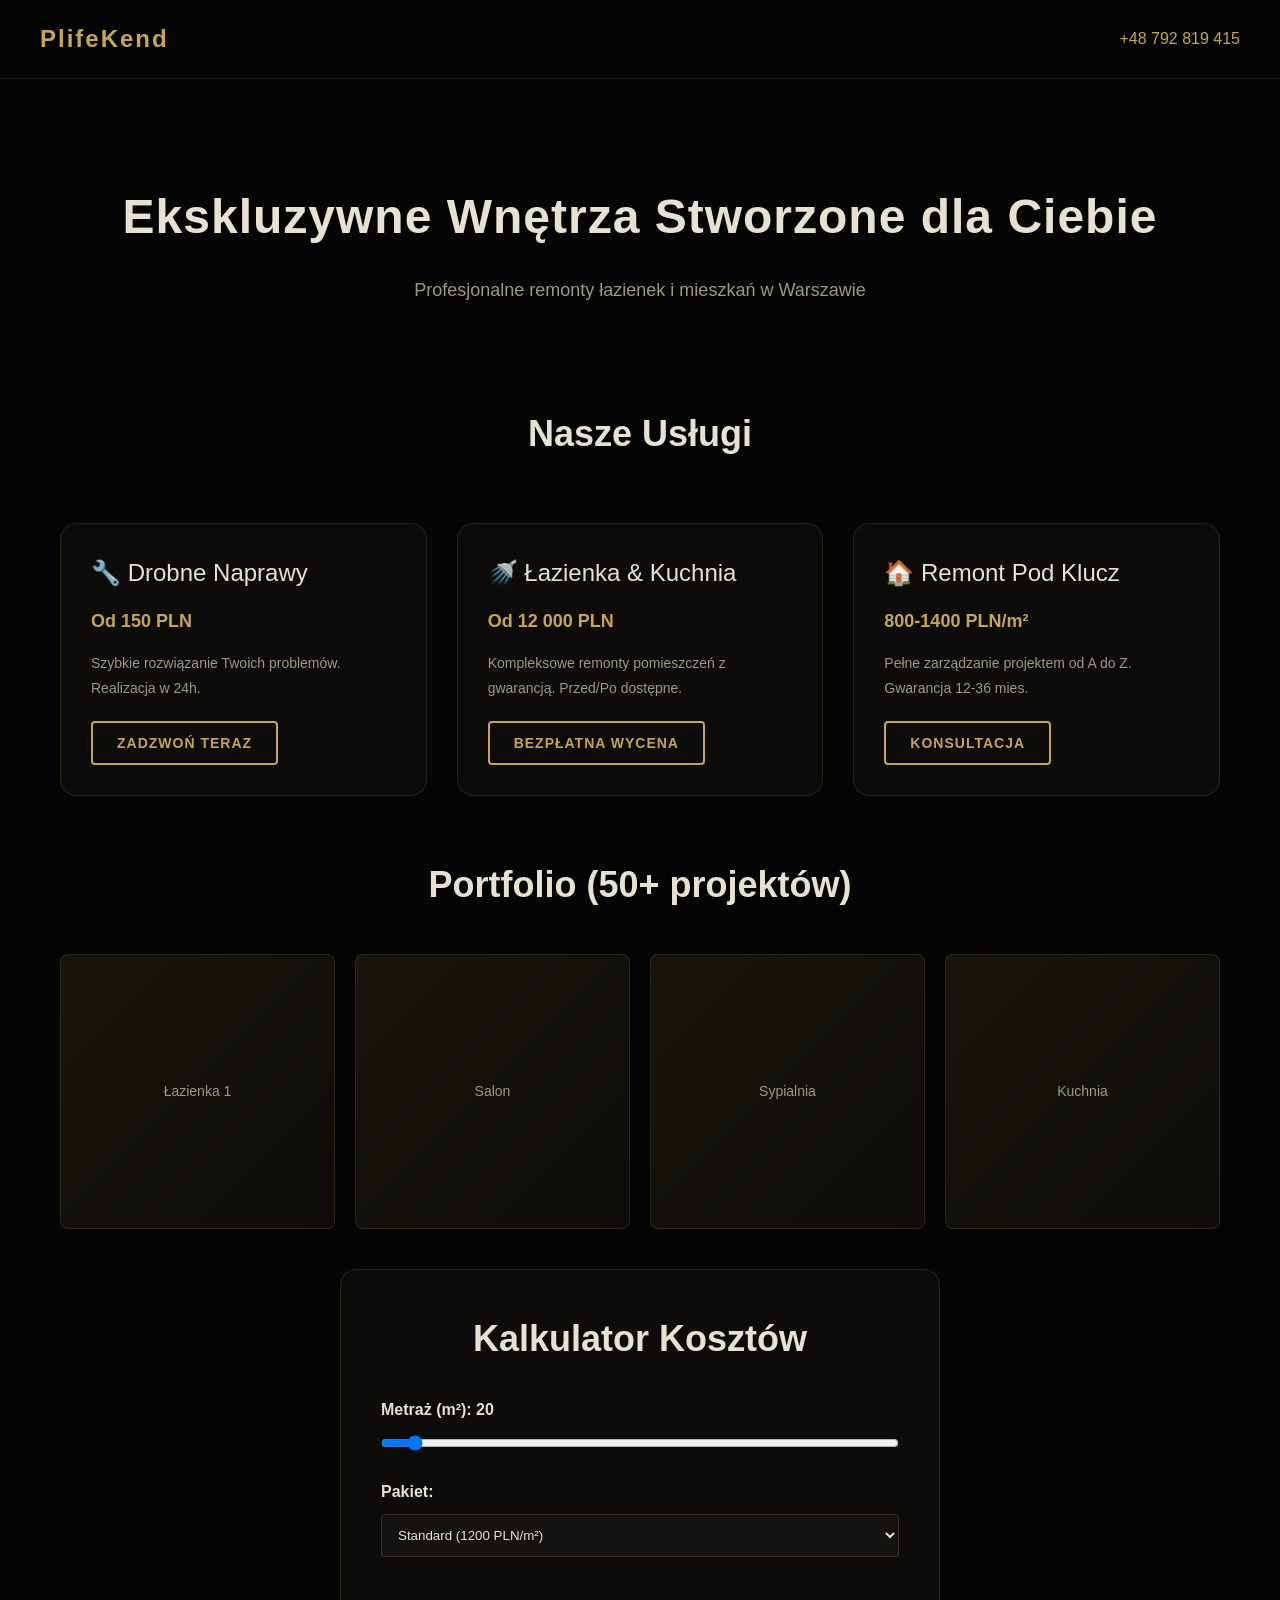
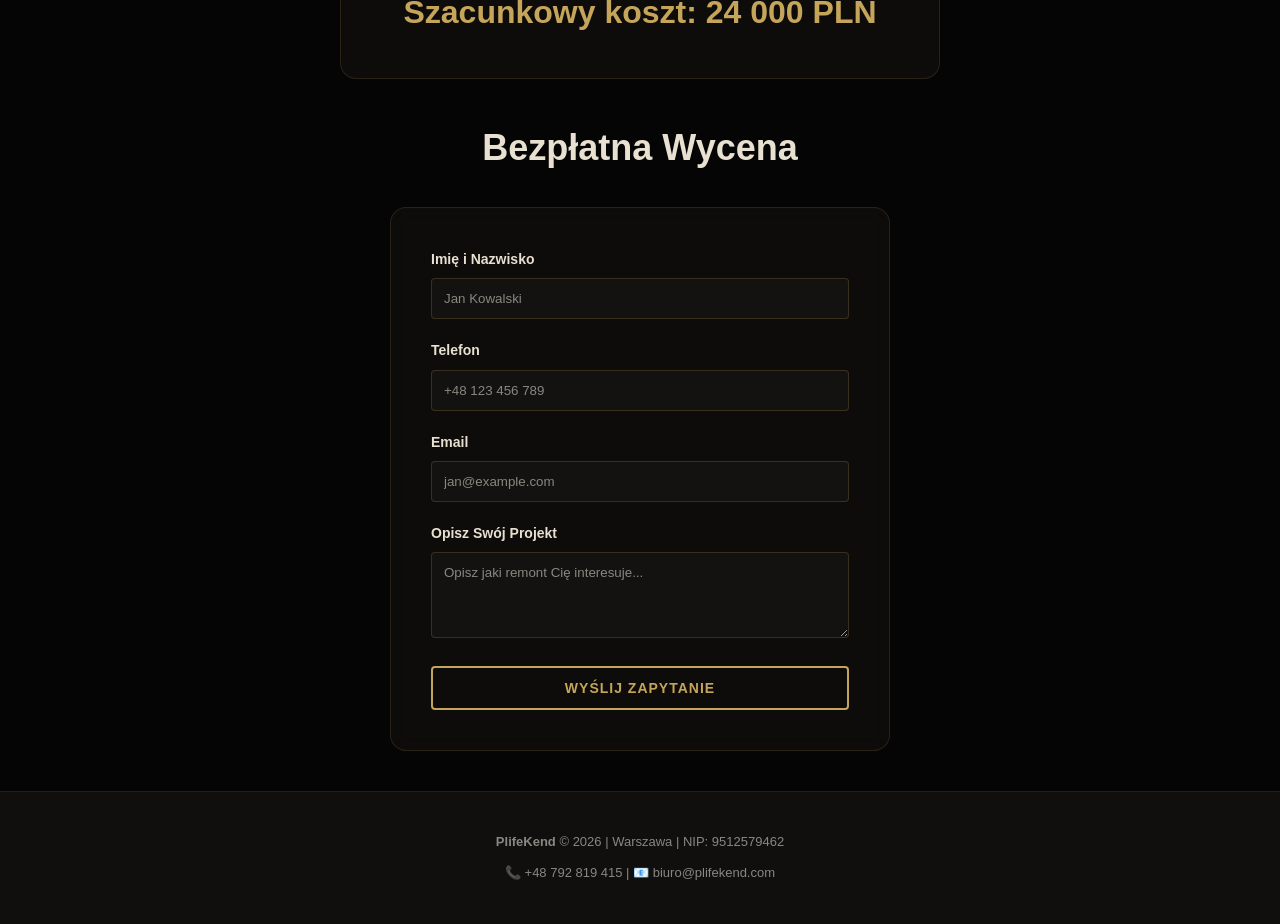
==== index.html @ 07e8b738 "Add files via upload" ====
<!DOCTYPE html>
<html lang="pl">
<head>
    <meta charset="UTF-8">
    <meta name="viewport" content="width=device-width, initial-scale=1.0">
    <title>PlifeKend - Profesjonalne Remonty Łazienek i Mieszkań w Warszawie</title>
    <style>
        * { margin: 0; padding: 0; box-sizing: border-box; }
        body { font-family: -apple-system, BlinkMacSystemFont, 'Segoe UI', Roboto, sans-serif; background: #050505; color: #a09880; line-height: 1.6; }
        header { background: rgba(5,5,5,0.9); backdrop-filter: blur(10px); padding: 20px 40px; border-bottom: 1px solid rgba(197,165,90,0.1); position: sticky; top: 0; z-index: 100; display: flex; justify-content: space-between; align-items: center; }
        .logo { font-size: 24px; font-weight: bold; color: #c5a55a; letter-spacing: 2px; }
        .phone { color: #c5a55a; text-decoration: none; font-weight: 500; cursor: pointer; }
        .container { max-width: 1200px; margin: 0 auto; padding: 40px 20px; }
        .hero { text-align: center; padding: 60px 20px; }
        .hero h1 { font-size: 48px; color: #e8e0d0; margin-bottom: 20px; letter-spacing: 1px; }
        .hero-subtitle { color: #a09880; font-size: 18px; margin-bottom: 40px; }
        .cards { display: grid; grid-template-columns: repeat(auto-fit, minmax(280px, 1fr)); gap: 30px; margin: 60px 0; }
        .card { background: rgba(20,18,15,0.6); border: 1px solid rgba(197,165,90,0.15); border-radius: 16px; padding: 30px; backdrop-filter: blur(10px); transition: all 0.3s; }
        .card:hover { background: rgba(20,18,15,0.8); border-color: rgba(197,165,90,0.3); }
        .card-title { font-size: 24px; color: #e8e0d0; margin-bottom: 15px; }
        .card-price { color: #c5a55a; font-size: 18px; font-weight: bold; margin: 15px 0; }
        .card-desc { color: #a09880; font-size: 14px; line-height: 1.8; margin-bottom: 20px; }
        .btn { background: transparent; border: 2px solid #c5a55a; color: #c5a55a; padding: 12px 24px; cursor: pointer; font-size: 14px; font-weight: bold; letter-spacing: 1px; border-radius: 4px; transition: all 0.3s; text-transform: uppercase; }
        .btn:hover { background: #c5a55a; color: #1a1814; }
        .section-title { font-size: 36px; color: #e8e0d0; margin-bottom: 30px; text-align: center; }
        .portfolio { display: grid; grid-template-columns: repeat(auto-fit, minmax(200px, 1fr)); gap: 20px; margin: 40px 0; }
        .portfolio-item { background: linear-gradient(135deg, rgba(197,165,90,0.1), rgba(197,165,90,0.05)); border: 1px solid rgba(197,165,90,0.15); border-radius: 8px; aspect-ratio: 1; display: flex; align-items: center; justify-content: center; color: #a09880; font-size: 14px; }
        .contact-form { background: rgba(20,18,15,0.6); border: 1px solid rgba(197,165,90,0.15); border-radius: 16px; padding: 40px; max-width: 500px; margin: 0 auto; backdrop-filter: blur(10px); }
        .form-group { margin-bottom: 20px; }
        .form-group label { display: block; color: #e8e0d0; margin-bottom: 8px; font-size: 14px; font-weight: bold; }
        .form-group input, .form-group textarea { width: 100%; background: rgba(160,152,128,0.05); border: 1px solid rgba(197,165,90,0.2); color: #e8e0d0; padding: 12px; border-radius: 4px; font-family: inherit; }
        .form-group input::placeholder, .form-group textarea::placeholder { color: #888780; }
        .form-group input:focus, .form-group textarea:focus { outline: none; border-color: #c5a55a; background: rgba(197,165,90,0.05); }
        .calc-section { background: rgba(20,18,15,0.6); border: 1px solid rgba(197,165,90,0.15); border-radius: 16px; padding: 40px; max-width: 600px; margin: 40px auto; }
        .calc-slider { margin: 20px 0; }
        .calc-slider label { display: block; color: #e8e0d0; margin-bottom: 10px; font-weight: bold; }
        .calc-slider input[type="range"] { width: 100%; }
        .calc-result { font-size: 32px; color: #c5a55a; font-weight: bold; text-align: center; margin-top: 30px; }
        footer { background: rgba(20,18,15,0.8); border-top: 1px solid rgba(197,165,90,0.1); padding: 40px; text-align: center; color: #888780; font-size: 13px; }
        @media (max-width: 768px) { 
            .hero h1 { font-size: 32px; }
            .cards { grid-template-columns: 1fr; }
            header { padding: 15px 20px; }
        }
    </style>
</head>
<body>
    <header>
        <div class="logo">PlifeKend</div>
        <a href="tel:+48792819415" class="phone">+48 792 819 415</a>
    </header>

    <div class="container">
        <section class="hero">
            <h1>Ekskluzywne Wnętrza Stworzone dla Ciebie</h1>
            <p class="hero-subtitle">Profesjonalne remonty łazienek i mieszkań w Warszawie</p>
        </section>

        <section>
            <h2 class="section-title">Nasze Usługi</h2>
            <div class="cards">
                <div class="card">
                    <div class="card-title">🔧 Drobne Naprawy</div>
                    <div class="card-price">Od 150 PLN</div>
                    <p class="card-desc">Szybkie rozwiązanie Twoich problemów. Realizacja w 24h.</p>
                    <button class="btn" onclick="alert('Kontakt: +48 792 819 415')">Zadzwoń Teraz</button>
                </div>
                <div class="card">
                    <div class="card-title">🚿 Łazienka & Kuchnia</div>
                    <div class="card-price">Od 12 000 PLN</div>
                    <p class="card-desc">Kompleksowe remonty pomieszczeń z gwarancją. Przed/Po dostępne.</p>
                    <button class="btn" onclick="document.querySelector('.contact-form').scrollIntoView({behavior: 'smooth'})">Bezpłatna Wycena</button>
                </div>
                <div class="card">
                    <div class="card-title">🏠 Remont Pod Klucz</div>
                    <div class="card-price">800-1400 PLN/m²</div>
                    <p class="card-desc">Pełne zarządzanie projektem od A do Z. Gwarancja 12-36 mies.</p>
                    <button class="btn" onclick="document.querySelector('.contact-form').scrollIntoView({behavior: 'smooth'})">Konsultacja</button>
                </div>
            </div>
        </section>

        <section>
            <h2 class="section-title">Portfolio (50+ projektów)</h2>
            <div class="portfolio">
                <div class="portfolio-item">Łazienka 1</div>
                <div class="portfolio-item">Salon</div>
                <div class="portfolio-item">Sypialnia</div>
                <div class="portfolio-item">Kuchnia</div>
            </div>
        </section>

        <section class="calc-section">
            <h2 class="section-title">Kalkulator Kosztów</h2>
            <div class="calc-slider">
                <label>Metraż (m²): <strong id="sqmValue">20</strong></label>
                <input type="range" min="10" max="200" value="20" id="sqmRange" oninput="updateCalc()">
            </div>
            <div class="calc-slider">
                <label>Pakiet:</label>
                <select id="packageSelect" onchange="updateCalc()" style="width: 100%; padding: 12px; background: rgba(160,152,128,0.05); border: 1px solid rgba(197,165,90,0.2); color: #e8e0d0; border-radius: 4px;">
                    <option value="800">Ekonom (800 PLN/m²)</option>
                    <option value="1200" selected>Standard (1200 PLN/m²)</option>
                    <option value="2000">Premium (2000 PLN/m²)</option>
                </select>
            </div>
            <div class="calc-result">Szacunkowy koszt: <span id="resultValue">24 000 PLN</span></div>
        </section>

        <section>
            <h2 class="section-title">Bezpłatna Wycena</h2>
            <div class="contact-form">
                <form onsubmit="handleSubmit(event)">
                    <div class="form-group">
                        <label>Imię i Nazwisko</label>
                        <input type="text" placeholder="Jan Kowalski" required>
                    </div>
                    <div class="form-group">
                        <label>Telefon</label>
                        <input type="tel" placeholder="+48 123 456 789" required>
                    </div>
                    <div class="form-group">
                        <label>Email</label>
                        <input type="email" placeholder="jan@example.com" required>
                    </div>
                    <div class="form-group">
                        <label>Opisz Swój Projekt</label>
                        <textarea placeholder="Opisz jaki remont Cię interesuje..." rows="4" required></textarea>
                    </div>
                    <button type="submit" class="btn" style="width: 100%;">Wyślij Zapytanie</button>
                </form>
            </div>
        </section>
    </div>

    <footer>
        <p><strong>PlifeKend</strong> © 2026 | Warszawa | NIP: 9512579462</p>
        <p style="margin-top: 10px;">📞 +48 792 819 415 | 📧 biuro@plifekend.com</p>
    </footer>

    <script>
        function updateCalc() {
            const sqm = parseInt(document.getElementById('sqmRange').value);
            const rate = parseInt(document.getElementById('packageSelect').value);
            const cost = sqm * rate;
            document.getElementById('sqmValue').textContent = sqm;
            document.getElementById('resultValue').textContent = cost.toLocaleString('pl-PL') + ' PLN';
        }
        function handleSubmit(e) {
            e.preventDefault();
            alert('Dziękujemy! Zostałeś kontaktowany wkrótce na podany numer telefonu.');
            e.target.reset();
        }
    </script>
</body>
</html>
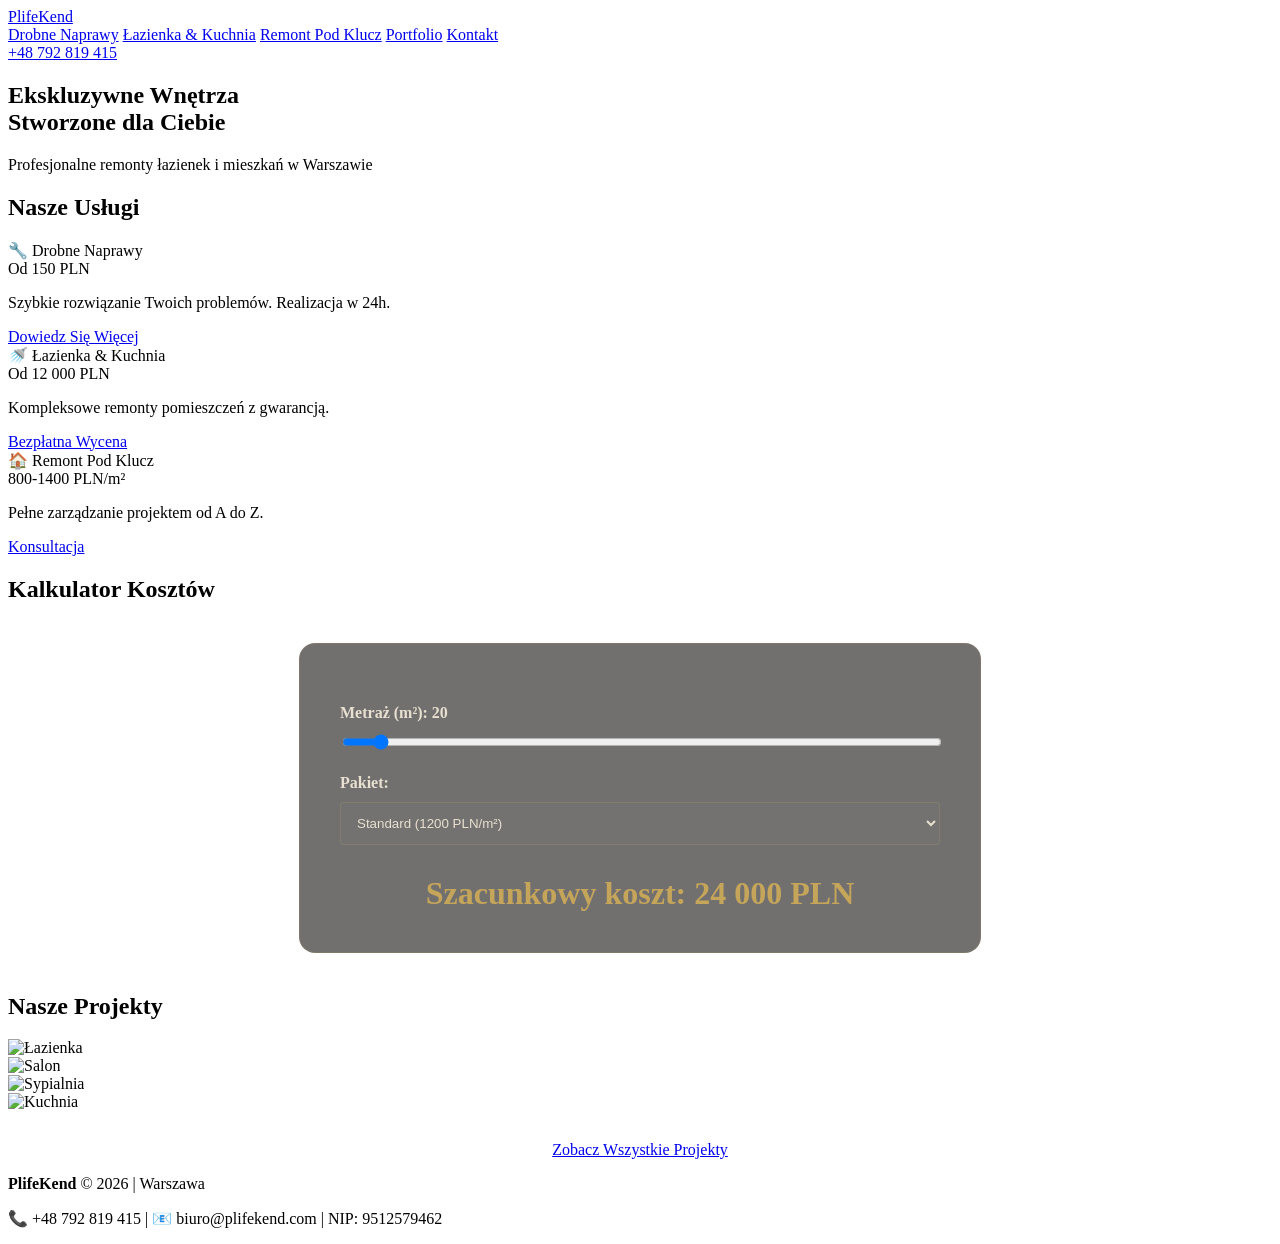
==== commit 86138bac: "Add files via upload" ====
--- a/index.html
+++ b/index.html
@@ -1,156 +1,98 @@
 <!DOCTYPE html>
 <html lang="pl">
 <head>
-    <meta charset="UTF-8">
-    <meta name="viewport" content="width=device-width, initial-scale=1.0">
-    <title>PlifeKend - Profesjonalne Remonty Łazienek i Mieszkań w Warszawie</title>
-    <style>
-        * { margin: 0; padding: 0; box-sizing: border-box; }
-        body { font-family: -apple-system, BlinkMacSystemFont, 'Segoe UI', Roboto, sans-serif; background: #050505; color: #a09880; line-height: 1.6; }
-        header { background: rgba(5,5,5,0.9); backdrop-filter: blur(10px); padding: 20px 40px; border-bottom: 1px solid rgba(197,165,90,0.1); position: sticky; top: 0; z-index: 100; display: flex; justify-content: space-between; align-items: center; }
-        .logo { font-size: 24px; font-weight: bold; color: #c5a55a; letter-spacing: 2px; }
-        .phone { color: #c5a55a; text-decoration: none; font-weight: 500; cursor: pointer; }
-        .container { max-width: 1200px; margin: 0 auto; padding: 40px 20px; }
-        .hero { text-align: center; padding: 60px 20px; }
-        .hero h1 { font-size: 48px; color: #e8e0d0; margin-bottom: 20px; letter-spacing: 1px; }
-        .hero-subtitle { color: #a09880; font-size: 18px; margin-bottom: 40px; }
-        .cards { display: grid; grid-template-columns: repeat(auto-fit, minmax(280px, 1fr)); gap: 30px; margin: 60px 0; }
-        .card { background: rgba(20,18,15,0.6); border: 1px solid rgba(197,165,90,0.15); border-radius: 16px; padding: 30px; backdrop-filter: blur(10px); transition: all 0.3s; }
-        .card:hover { background: rgba(20,18,15,0.8); border-color: rgba(197,165,90,0.3); }
-        .card-title { font-size: 24px; color: #e8e0d0; margin-bottom: 15px; }
-        .card-price { color: #c5a55a; font-size: 18px; font-weight: bold; margin: 15px 0; }
-        .card-desc { color: #a09880; font-size: 14px; line-height: 1.8; margin-bottom: 20px; }
-        .btn { background: transparent; border: 2px solid #c5a55a; color: #c5a55a; padding: 12px 24px; cursor: pointer; font-size: 14px; font-weight: bold; letter-spacing: 1px; border-radius: 4px; transition: all 0.3s; text-transform: uppercase; }
-        .btn:hover { background: #c5a55a; color: #1a1814; }
-        .section-title { font-size: 36px; color: #e8e0d0; margin-bottom: 30px; text-align: center; }
-        .portfolio { display: grid; grid-template-columns: repeat(auto-fit, minmax(200px, 1fr)); gap: 20px; margin: 40px 0; }
-        .portfolio-item { background: linear-gradient(135deg, rgba(197,165,90,0.1), rgba(197,165,90,0.05)); border: 1px solid rgba(197,165,90,0.15); border-radius: 8px; aspect-ratio: 1; display: flex; align-items: center; justify-content: center; color: #a09880; font-size: 14px; }
-        .contact-form { background: rgba(20,18,15,0.6); border: 1px solid rgba(197,165,90,0.15); border-radius: 16px; padding: 40px; max-width: 500px; margin: 0 auto; backdrop-filter: blur(10px); }
-        .form-group { margin-bottom: 20px; }
-        .form-group label { display: block; color: #e8e0d0; margin-bottom: 8px; font-size: 14px; font-weight: bold; }
-        .form-group input, .form-group textarea { width: 100%; background: rgba(160,152,128,0.05); border: 1px solid rgba(197,165,90,0.2); color: #e8e0d0; padding: 12px; border-radius: 4px; font-family: inherit; }
-        .form-group input::placeholder, .form-group textarea::placeholder { color: #888780; }
-        .form-group input:focus, .form-group textarea:focus { outline: none; border-color: #c5a55a; background: rgba(197,165,90,0.05); }
-        .calc-section { background: rgba(20,18,15,0.6); border: 1px solid rgba(197,165,90,0.15); border-radius: 16px; padding: 40px; max-width: 600px; margin: 40px auto; }
-        .calc-slider { margin: 20px 0; }
-        .calc-slider label { display: block; color: #e8e0d0; margin-bottom: 10px; font-weight: bold; }
-        .calc-slider input[type="range"] { width: 100%; }
-        .calc-result { font-size: 32px; color: #c5a55a; font-weight: bold; text-align: center; margin-top: 30px; }
-        footer { background: rgba(20,18,15,0.8); border-top: 1px solid rgba(197,165,90,0.1); padding: 40px; text-align: center; color: #888780; font-size: 13px; }
-        @media (max-width: 768px) { 
-            .hero h1 { font-size: 32px; }
-            .cards { grid-template-columns: 1fr; }
-            header { padding: 15px 20px; }
-        }
-    </style>
+  <meta charset="UTF-8">
+  <meta name="viewport" content="width=device-width, initial-scale=1.0">
+  <title>PlifeKend - Profesjonalne Remonty Warszawy</title>
+  <link rel="stylesheet" href="css/style.css">
 </head>
 <body>
-    <header>
-        <div class="logo">PlifeKend</div>
-        <a href="tel:+48792819415" class="phone">+48 792 819 415</a>
-    </header>
+  <header>
+    <a href="index.html" class="logo">PlifeKend</a>
+    <nav>
+      <a href="drobne-naprawy.html">Drobne Naprawy</a>
+      <a href="lazienka-kuchnia.html">Łazienka & Kuchnia</a>
+      <a href="remont-pod-klucz.html">Remont Pod Klucz</a>
+      <a href="portfolio.html">Portfolio</a>
+      <a href="kontakt.html">Kontakt</a>
+    </nav>
+    <a href="tel:+48792819415" class="phone-header">+48 792 819 415</a>
+  </header>
 
-    <div class="container">
-        <section class="hero">
-            <h1>Ekskluzywne Wnętrza Stworzone dla Ciebie</h1>
-            <p class="hero-subtitle">Profesjonalne remonty łazienek i mieszkań w Warszawie</p>
-        </section>
+  <section class="hero">
+    <h1>Ekskluzywne Wnętrza<br>Stworzone dla Ciebie</h1>
+    <p class="hero-subtitle">Profesjonalne remonty łazienek i mieszkań w Warszawie</p>
+  </section>
 
-        <section>
-            <h2 class="section-title">Nasze Usługi</h2>
-            <div class="cards">
-                <div class="card">
-                    <div class="card-title">🔧 Drobne Naprawy</div>
-                    <div class="card-price">Od 150 PLN</div>
-                    <p class="card-desc">Szybkie rozwiązanie Twoich problemów. Realizacja w 24h.</p>
-                    <button class="btn" onclick="alert('Kontakt: +48 792 819 415')">Zadzwoń Teraz</button>
-                </div>
-                <div class="card">
-                    <div class="card-title">🚿 Łazienka & Kuchnia</div>
-                    <div class="card-price">Od 12 000 PLN</div>
-                    <p class="card-desc">Kompleksowe remonty pomieszczeń z gwarancją. Przed/Po dostępne.</p>
-                    <button class="btn" onclick="document.querySelector('.contact-form').scrollIntoView({behavior: 'smooth'})">Bezpłatna Wycena</button>
-                </div>
-                <div class="card">
-                    <div class="card-title">🏠 Remont Pod Klucz</div>
-                    <div class="card-price">800-1400 PLN/m²</div>
-                    <p class="card-desc">Pełne zarządzanie projektem od A do Z. Gwarancja 12-36 mies.</p>
-                    <button class="btn" onclick="document.querySelector('.contact-form').scrollIntoView({behavior: 'smooth'})">Konsultacja</button>
-                </div>
-            </div>
-        </section>
+  <div class="container">
+    <h2 class="section-title">Nasze Usługi</h2>
+    <div class="cards-grid">
+      <div class="card">
+        <div class="card-title">🔧 Drobne Naprawy</div>
+        <div class="card-price">Od 150 PLN</div>
+        <p class="card-desc">Szybkie rozwiązanie Twoich problemów. Realizacja w 24h.</p>
+        <a href="drobne-naprawy.html" class="btn">Dowiedz Się Więcej</a>
+      </div>
 
-        <section>
-            <h2 class="section-title">Portfolio (50+ projektów)</h2>
-            <div class="portfolio">
-                <div class="portfolio-item">Łazienka 1</div>
-                <div class="portfolio-item">Salon</div>
-                <div class="portfolio-item">Sypialnia</div>
-                <div class="portfolio-item">Kuchnia</div>
-            </div>
-        </section>
+      <div class="card">
+        <div class="card-title">🚿 Łazienka & Kuchnia</div>
+        <div class="card-price">Od 12 000 PLN</div>
+        <p class="card-desc">Kompleksowe remonty pomieszczeń z gwarancją.</p>
+        <a href="lazienka-kuchnia.html" class="btn">Bezpłatna Wycena</a>
+      </div>
 
-        <section class="calc-section">
-            <h2 class="section-title">Kalkulator Kosztów</h2>
-            <div class="calc-slider">
-                <label>Metraż (m²): <strong id="sqmValue">20</strong></label>
-                <input type="range" min="10" max="200" value="20" id="sqmRange" oninput="updateCalc()">
-            </div>
-            <div class="calc-slider">
-                <label>Pakiet:</label>
-                <select id="packageSelect" onchange="updateCalc()" style="width: 100%; padding: 12px; background: rgba(160,152,128,0.05); border: 1px solid rgba(197,165,90,0.2); color: #e8e0d0; border-radius: 4px;">
-                    <option value="800">Ekonom (800 PLN/m²)</option>
-                    <option value="1200" selected>Standard (1200 PLN/m²)</option>
-                    <option value="2000">Premium (2000 PLN/m²)</option>
-                </select>
-            </div>
-            <div class="calc-result">Szacunkowy koszt: <span id="resultValue">24 000 PLN</span></div>
-        </section>
-
-        <section>
-            <h2 class="section-title">Bezpłatna Wycena</h2>
-            <div class="contact-form">
-                <form onsubmit="handleSubmit(event)">
-                    <div class="form-group">
-                        <label>Imię i Nazwisko</label>
-                        <input type="text" placeholder="Jan Kowalski" required>
-                    </div>
-                    <div class="form-group">
-                        <label>Telefon</label>
-                        <input type="tel" placeholder="+48 123 456 789" required>
-                    </div>
-                    <div class="form-group">
-                        <label>Email</label>
-                        <input type="email" placeholder="jan@example.com" required>
-                    </div>
-                    <div class="form-group">
-                        <label>Opisz Swój Projekt</label>
-                        <textarea placeholder="Opisz jaki remont Cię interesuje..." rows="4" required></textarea>
-                    </div>
-                    <button type="submit" class="btn" style="width: 100%;">Wyślij Zapytanie</button>
-                </form>
-            </div>
-        </section>
+      <div class="card">
+        <div class="card-title">🏠 Remont Pod Klucz</div>
+        <div class="card-price">800-1400 PLN/m²</div>
+        <p class="card-desc">Pełne zarządzanie projektem od A do Z.</p>
+        <a href="remont-pod-klucz.html" class="btn">Konsultacja</a>
+      </div>
     </div>
 
-    <footer>
-        <p><strong>PlifeKend</strong> © 2026 | Warszawa | NIP: 9512579462</p>
-        <p style="margin-top: 10px;">📞 +48 792 819 415 | 📧 biuro@plifekend.com</p>
-    </footer>
+    <h2 class="section-title">Kalkulator Kosztów</h2>
+    <div style="background: rgba(20,18,15,0.6); border: 1px solid rgba(197,165,90,0.15); border-radius: 16px; padding: 40px; max-width: 600px; margin: 40px auto;">
+      <div style="margin: 20px 0;">
+        <label style="color: #e8e0d0; display: block; margin-bottom: 10px; font-weight: bold;">Metraż (m²): <strong id="sqmValue">20</strong></label>
+        <input type="range" id="sqmRange" min="10" max="200" value="20" onchange="updateCalc()" style="width: 100%; cursor: pointer;">
+      </div>
+      <div style="margin: 20px 0;">
+        <label style="color: #e8e0d0; display: block; margin-bottom: 10px; font-weight: bold;">Pakiet:</label>
+        <select id="packageSelect" onchange="updateCalc()" style="width: 100%; padding: 12px; background: rgba(160,152,128,0.05); border: 1px solid rgba(197,165,90,0.2); color: #e8e0d0; border-radius: 4px;">
+          <option value="800">Ekonom (800 PLN/m²)</option>
+          <option value="1200" selected>Standard (1200 PLN/m²)</option>
+          <option value="2000">Premium (2000 PLN/m²)</option>
+        </select>
+      </div>
+      <div style="font-size: 32px; color: #c5a55a; font-weight: bold; text-align: center; margin-top: 30px;">
+        Szacunkowy koszt: <span id="resultValue">24 000 PLN</span>
+      </div>
+    </div>
 
-    <script>
-        function updateCalc() {
-            const sqm = parseInt(document.getElementById('sqmRange').value);
-            const rate = parseInt(document.getElementById('packageSelect').value);
-            const cost = sqm * rate;
-            document.getElementById('sqmValue').textContent = sqm;
-            document.getElementById('resultValue').textContent = cost.toLocaleString('pl-PL') + ' PLN';
-        }
-        function handleSubmit(e) {
-            e.preventDefault();
-            alert('Dziękujemy! Zostałeś kontaktowany wkrótce na podany numer telefonu.');
-            e.target.reset();
-        }
-    </script>
+    <h2 class="section-title">Nasze Projekty</h2>
+    <div class="portfolio-grid">
+      <div class="portfolio-item">
+        <img src="https://picsum.photos/300/300?random=1" alt="Łazienka">
+      </div>
+      <div class="portfolio-item">
+        <img src="https://picsum.photos/300/300?random=2" alt="Salon">
+      </div>
+      <div class="portfolio-item">
+        <img src="https://picsum.photos/300/300?random=3" alt="Sypialnia">
+      </div>
+      <div class="portfolio-item">
+        <img src="https://picsum.photos/300/300?random=4" alt="Kuchnia">
+      </div>
+    </div>
+    <div style="text-align: center; margin-top: 30px;">
+      <a href="portfolio.html" class="btn">Zobacz Wszystkie Projekty</a>
+    </div>
+  </div>
+
+  <footer>
+    <p><strong>PlifeKend</strong> © 2026 | Warszawa</p>
+    <p>📞 +48 792 819 415 | 📧 biuro@plifekend.com | NIP: 9512579462</p>
+  </footer>
+
+  <script src="js/main.js"></script>
 </body>
 </html>
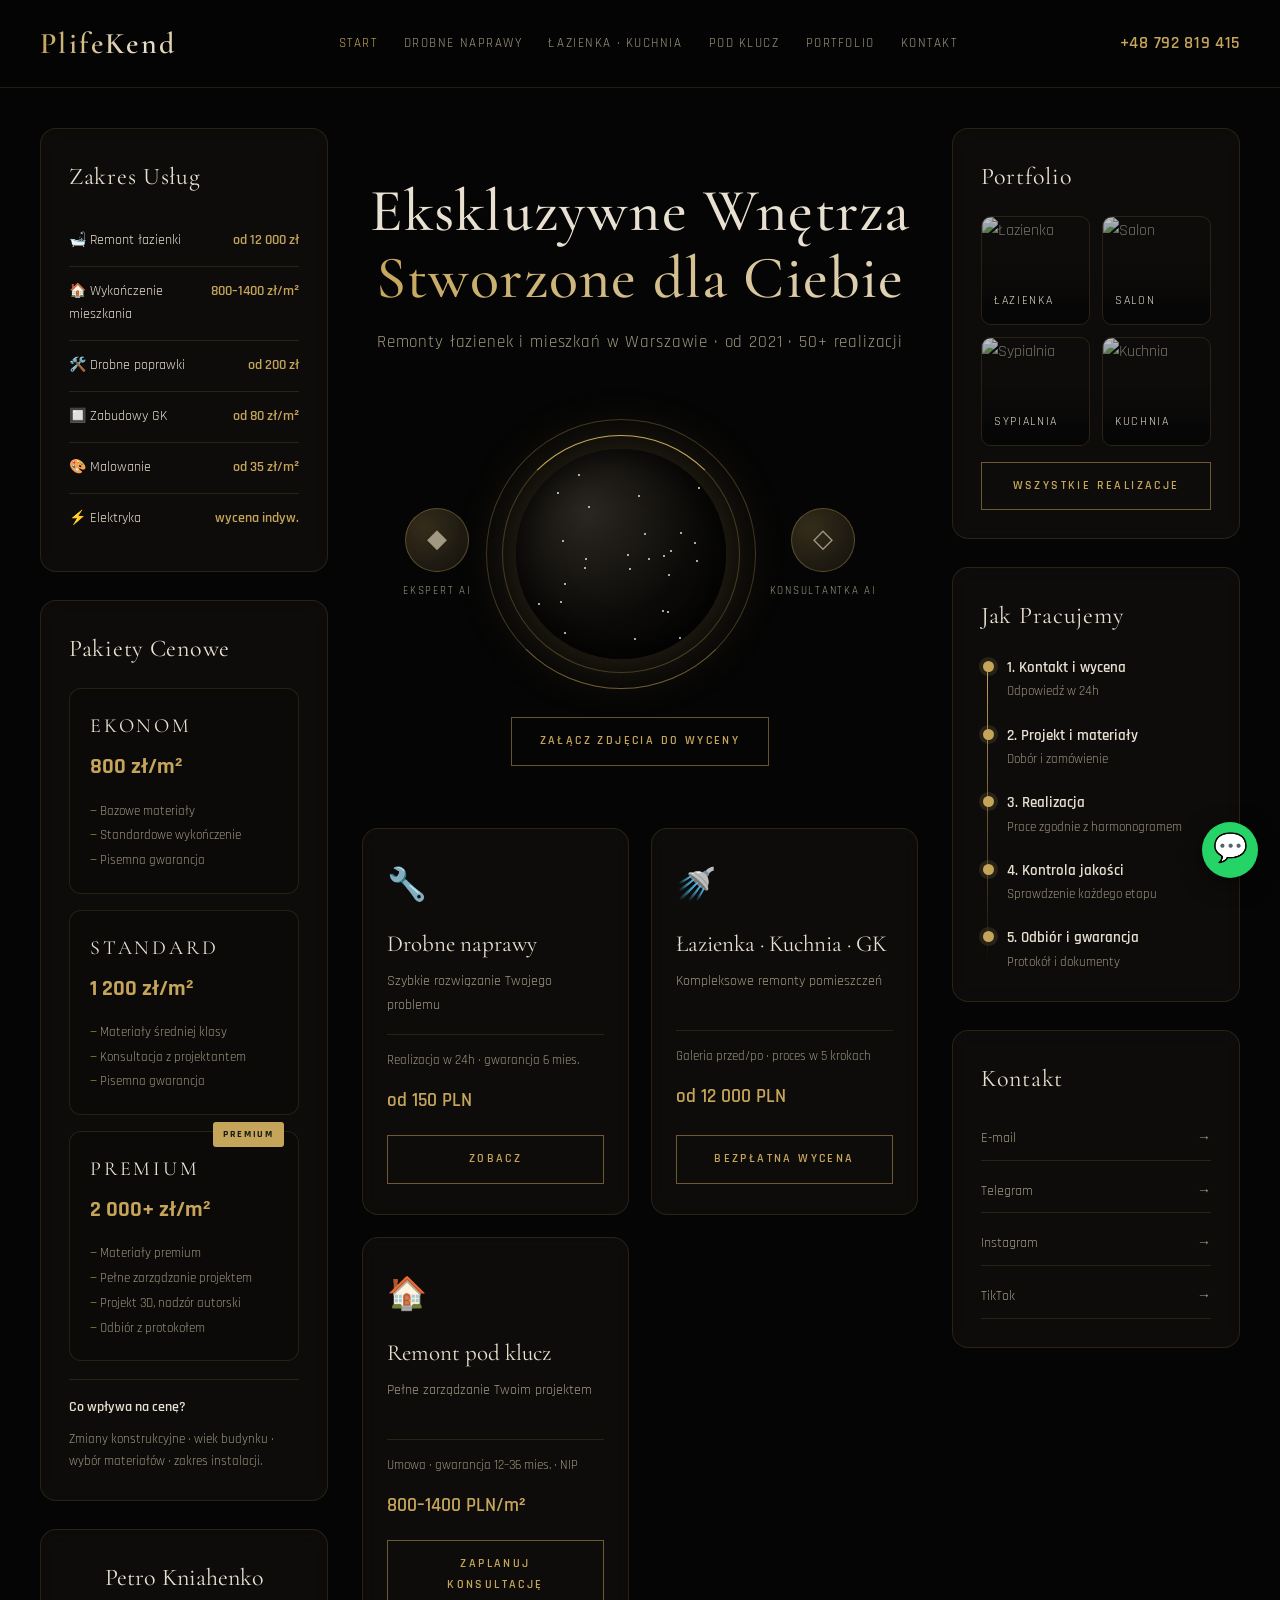
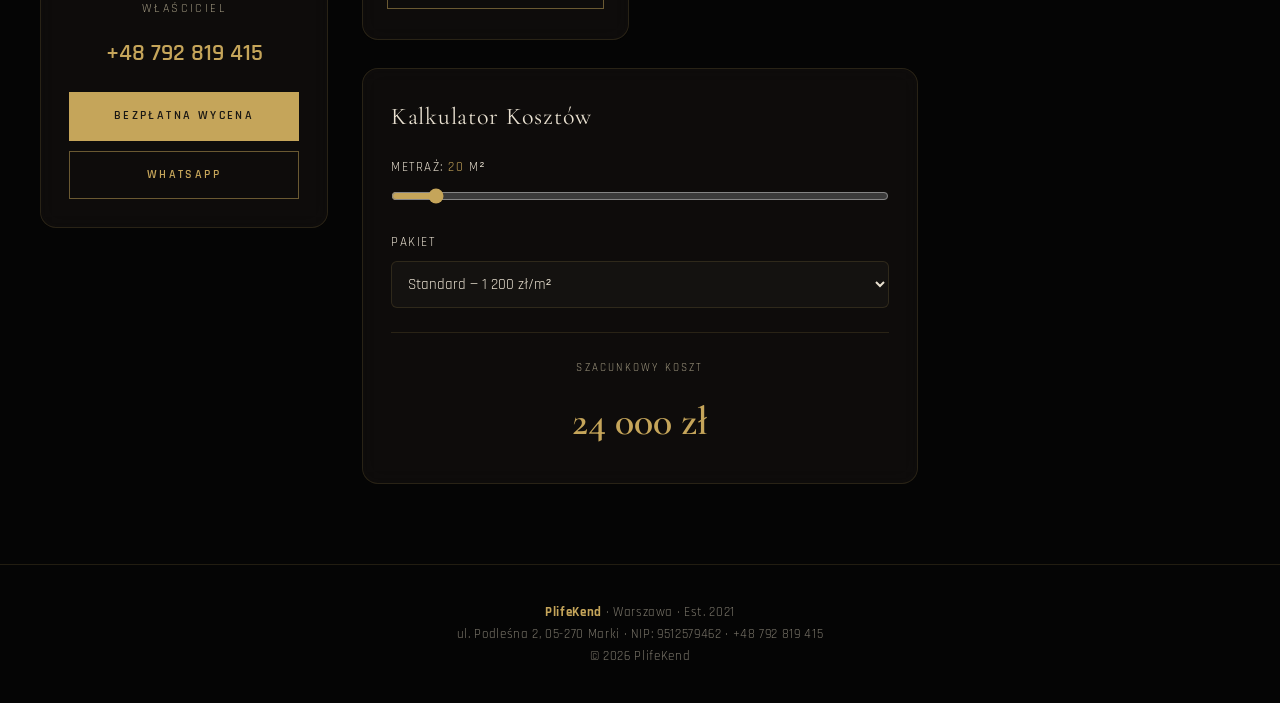
==== commit 80e80071: "Add files via upload" ====
--- a/index.html
+++ b/index.html
@@ -1,98 +1,372 @@
 <!DOCTYPE html>
 <html lang="pl">
 <head>
-  <meta charset="UTF-8">
-  <meta name="viewport" content="width=device-width, initial-scale=1.0">
-  <title>PlifeKend - Profesjonalne Remonty Warszawy</title>
-  <link rel="stylesheet" href="css/style.css">
+<meta charset="UTF-8">
+<meta name="viewport" content="width=device-width, initial-scale=1.0">
+<title>PlifeKend — Remonty Łazienek i Mieszkań Warszawa | Od 2021</title>
+<meta name="description" content="Profesjonalne remonty łazienek i wykończenia mieszkań w Warszawie. 50+ zrealizowanych projektów. Bezpłatna wycena. Gwarancja do 36 miesięcy.">
+<meta property="og:title" content="PlifeKend — Remonty Łazienek i Mieszkań Warszawa">
+<meta property="og:description" content="Profesjonalne remonty łazienek i wykończenia mieszkań w Warszawie. 50+ zrealizowanych projektów.">
+<meta property="og:url" content="https://plifekend.com">
+<meta property="og:type" content="website">
+<link rel="preconnect" href="https://fonts.googleapis.com">
+<link rel="preconnect" href="https://fonts.gstatic.com" crossorigin>
+<link href="https://fonts.googleapis.com/css2?family=Cormorant+Garamond:wght@300;400;500;600;700&family=Rajdhani:wght@300;400;500;600;700&display=swap" rel="stylesheet">
+<script type="application/ld+json">
+{
+  "@context": "https://schema.org",
+  "@type": "HomeAndConstructionBusiness",
+  "name": "PlifeKend",
+  "address": {
+    "@type": "PostalAddress",
+    "streetAddress": "ul. Podleśna 2",
+    "addressLocality": "Marki",
+    "postalCode": "05-270",
+    "addressCountry": "PL"
+  },
+  "telephone": "+48792819415",
+  "url": "https://plifekend.com",
+  "priceRange": "$$",
+  "foundingDate": "2021"
+}
+</script>
+<style>
+*{margin:0;padding:0;box-sizing:border-box}
+:root{
+--bg:#050505;--gold:#c5a55a;--warm:#a09880;--light:#e8e0d0;
+--card:rgba(20,18,15,.6);--bd:rgba(197,165,90,.15);--bd2:rgba(197,165,90,.35)
+}
+html{scroll-behavior:smooth}
+body{background:var(--bg);color:var(--warm);font-family:'Rajdhani',sans-serif;font-size:16px;line-height:1.7;overflow-x:hidden}
+h1,h2,h3,.serif{font-family:'Cormorant Garamond',serif;font-weight:500}
+a{text-decoration:none;color:inherit}
+::-webkit-scrollbar{width:4px}
+::-webkit-scrollbar-track{background:transparent}
+::-webkit-scrollbar-thumb{background:rgba(197,165,90,.2);border-radius:2px}
+
+@keyframes gradient-x{0%,100%{background-position:0% 50%}50%{background-position:100% 50%}}
+@keyframes float{0%,100%{transform:translateY(0)}50%{transform:translateY(-12px)}}
+@keyframes pulse-glow{0%,100%{opacity:.35}50%{opacity:.8}}
+@keyframes spin-slow{from{transform:rotate(0)}to{transform:rotate(360deg)}}
+
+/* HEADER */
+header{position:sticky;top:0;z-index:200;background:rgba(5,5,5,.88);backdrop-filter:blur(14px);border-bottom:1px solid var(--bd);padding:18px 40px;display:flex;align-items:center;justify-content:space-between;gap:20px}
+.logo{font-family:'Cormorant Garamond',serif;font-size:30px;font-weight:600;letter-spacing:.08em;background:linear-gradient(90deg,#c5a55a,#e8e0d0,#c5a55a,#8a7a4a,#c5a55a);background-size:300% 100%;-webkit-background-clip:text;background-clip:text;-webkit-text-fill-color:transparent;animation:gradient-x 6s ease infinite}
+.nav{display:flex;gap:26px;align-items:center}
+.nav a{font-size:13px;letter-spacing:.12em;text-transform:uppercase;color:var(--warm);transition:.3s;white-space:nowrap}
+.nav a:hover,.nav a.active{color:var(--gold)}
+.hd-right{display:flex;align-items:center;gap:16px}
+.hd-phone{color:var(--gold);font-weight:600;font-size:17px;letter-spacing:.04em}
+.burger{display:none;background:none;border:none;color:var(--gold);font-size:26px;cursor:pointer}
+
+/* BUTTONS */
+.btn{display:inline-block;padding:13px 28px;border:1px solid rgba(197,165,90,.5);color:var(--gold);background:transparent;text-transform:uppercase;letter-spacing:.2em;font-size:12px;font-weight:600;font-family:'Rajdhani',sans-serif;cursor:pointer;transition:.35s}
+.btn:hover{background:var(--gold);color:#1a1814;border-color:var(--gold)}
+.btn-fill{background:var(--gold);color:#1a1814;border-color:var(--gold)}
+.btn-fill:hover{background:transparent;color:var(--gold)}
+
+/* LAYOUT */
+.wrap{max-width:1500px;margin:0 auto;padding:40px 40px 80px;display:grid;grid-template-columns:24% 1fr 24%;gap:34px;align-items:start}
+.col{display:flex;flex-direction:column;gap:28px}
+
+/* PANEL */
+.panel{background:var(--card);border:1px solid var(--bd);border-radius:16px;backdrop-filter:blur(10px);padding:28px}
+.panel-t{font-family:'Cormorant Garamond',serif;font-size:24px;color:var(--light);margin-bottom:18px;letter-spacing:.03em}
+
+/* HERO */
+.hero{text-align:center;padding:50px 0 20px}
+.hero h1{font-size:60px;line-height:1.12;color:var(--light);letter-spacing:.02em}
+.hero h1 span{display:block;background:linear-gradient(90deg,#c5a55a,#e8e0d0,#c5a55a);background-size:250% 100%;-webkit-background-clip:text;background-clip:text;-webkit-text-fill-color:transparent;animation:gradient-x 7s ease infinite}
+.hero-sub{margin-top:16px;font-size:17px;letter-spacing:.05em}
+
+/* SPHERE */
+.sphere-row{display:flex;align-items:center;justify-content:center;gap:44px;margin:44px 0 30px}
+.avatar{text-align:center;animation:float 5s ease-in-out infinite}
+.avatar:nth-child(3){animation-delay:2.5s}
+.avatar-c{width:64px;height:64px;border-radius:50%;border:1px solid var(--bd2);background:radial-gradient(circle at 30% 30%,rgba(197,165,90,.25),rgba(20,18,15,.9));display:flex;align-items:center;justify-content:center;font-size:26px;margin:0 auto 10px}
+.avatar-l{font-size:11px;text-transform:uppercase;letter-spacing:.16em;color:var(--warm)}
+.sphere{position:relative;width:210px;height:210px;cursor:pointer}
+.sphere-core{position:absolute;inset:0;border-radius:50%;background:radial-gradient(circle at 34% 30%,#2a2620 0%,#0c0b09 55%,#000 100%);box-shadow:0 0 60px rgba(197,165,90,.25),inset 0 0 40px rgba(0,0,0,.9)}
+.ring{position:absolute;border:1px solid rgba(197,165,90,.3);border-radius:50%;animation:spin-slow 18s linear infinite}
+.ring.r1{inset:-14px;border-top-color:var(--gold)}
+.ring.r2{inset:-30px;animation-duration:28s;animation-direction:reverse;border-bottom-color:rgba(197,165,90,.55)}
+.star{position:absolute;width:2px;height:2px;background:#e8e0d0;border-radius:50%;animation:pulse-glow 3s ease-in-out infinite}
+.sphere-hover{position:absolute;inset:0;border-radius:50%;display:flex;align-items:center;justify-content:center;opacity:0;transition:.4s;background:rgba(5,5,5,.72);color:var(--gold);font-size:12px;text-transform:uppercase;letter-spacing:.16em;text-align:center;padding:20px}
+.sphere:hover .sphere-hover{opacity:1}
+
+/* SEGMENTS */
+.seg-grid{display:grid;grid-template-columns:repeat(auto-fit,minmax(230px,1fr));gap:22px;margin-top:20px}
+.seg{background:var(--card);border:1px solid var(--bd);border-radius:16px;padding:30px 24px;backdrop-filter:blur(10px);transition:.35s;display:flex;flex-direction:column}
+.seg:hover{border-color:var(--bd2);transform:translateY(-6px);box-shadow:0 14px 40px rgba(0,0,0,.5)}
+.seg-ic{font-size:32px;margin-bottom:12px}
+.seg-t{font-family:'Cormorant Garamond',serif;font-size:23px;color:var(--light);margin-bottom:6px}
+.seg-s{font-size:14px;margin-bottom:16px;min-height:44px}
+.seg-meta{font-size:13px;color:var(--warm);border-top:1px solid var(--bd);padding-top:14px;margin-bottom:14px}
+.seg-p{color:var(--gold);font-size:19px;font-weight:600;margin-bottom:18px}
+.seg .btn{margin-top:auto;text-align:center}
+
+/* SERVICE LIST */
+.srv{display:flex;justify-content:space-between;gap:12px;padding:13px 0;border-bottom:1px solid var(--bd);font-size:14px}
+.srv:last-child{border-bottom:none}
+.srv-n{color:var(--light)}
+.srv-p{color:var(--gold);white-space:nowrap;font-weight:600}
+
+/* PACKAGES */
+.pkg{position:relative;border:1px solid var(--bd);border-radius:12px;padding:20px;margin-bottom:16px;background:rgba(10,9,8,.5);transition:.3s}
+.pkg:hover{border-color:var(--bd2)}
+.pkg-n{font-family:'Cormorant Garamond',serif;font-size:20px;color:var(--light);letter-spacing:.14em;text-transform:uppercase}
+.pkg-pr{color:var(--gold);font-size:22px;font-weight:700;margin:6px 0 12px}
+.pkg ul{list-style:none;font-size:13px;line-height:1.9}
+.pkg li::before{content:"—  ";color:var(--gold)}
+.pkg-tag{position:absolute;top:-10px;right:14px;background:var(--gold);color:#1a1814;font-size:10px;font-weight:700;letter-spacing:.18em;padding:4px 10px;border-radius:3px;text-transform:uppercase}
+
+/* CALC */
+.calc label{display:block;color:var(--light);font-size:13px;text-transform:uppercase;letter-spacing:.12em;margin:18px 0 8px}
+.calc input[type=range]{width:100%;accent-color:var(--gold);cursor:pointer}
+.calc select{width:100%;padding:12px;background:rgba(160,152,128,.05);border:1px solid var(--bd);color:var(--light);border-radius:6px;font-family:'Rajdhani',sans-serif;font-size:15px}
+.calc-out{margin-top:24px;text-align:center;border-top:1px solid var(--bd);padding-top:20px}
+.calc-out small{font-size:11px;text-transform:uppercase;letter-spacing:.2em}
+.calc-out div{font-family:'Cormorant Garamond',serif;font-size:40px;color:var(--gold);font-weight:600;margin-top:6px}
+
+/* PORTFOLIO */
+.pf{display:grid;grid-template-columns:1fr 1fr;gap:12px}
+.pf-i{position:relative;aspect-ratio:1;border-radius:10px;overflow:hidden;border:1px solid var(--bd);cursor:pointer}
+.pf-i img{width:100%;height:100%;object-fit:cover;filter:grayscale(.4) brightness(.75);transition:.5s}
+.pf-i:hover img{filter:none;transform:scale(1.08)}
+.pf-o{position:absolute;inset:0;background:linear-gradient(transparent 45%,rgba(5,5,5,.9));display:flex;align-items:flex-end;padding:12px;font-size:12px;text-transform:uppercase;letter-spacing:.14em;color:var(--light)}
+
+/* TIMELINE */
+.tl{position:relative;padding-left:26px}
+.tl::before{content:"";position:absolute;left:6px;top:8px;bottom:8px;width:1px;background:linear-gradient(var(--gold),transparent)}
+.tl-i{position:relative;padding-bottom:20px}
+.tl-i::before{content:"";position:absolute;left:-24px;top:6px;width:11px;height:11px;border-radius:50%;background:var(--gold);box-shadow:0 0 0 4px rgba(197,165,90,.14)}
+.tl-t{color:var(--light);font-size:15px;font-weight:600}
+.tl-d{font-size:13px}
+
+/* SOCIAL / CARD */
+.vcard{text-align:center}
+.vcard-n{font-family:'Cormorant Garamond',serif;font-size:24px;color:var(--light)}
+.vcard-r{font-size:12px;text-transform:uppercase;letter-spacing:.2em;margin-bottom:14px}
+.vcard-p{display:block;font-size:24px;color:var(--gold);font-weight:600;margin-bottom:18px}
+.soc{display:flex;flex-direction:column;gap:10px;font-size:14px}
+.soc a{padding:9px 0;border-bottom:1px solid var(--bd);transition:.3s;display:flex;justify-content:space-between}
+.soc a:hover{color:var(--gold);padding-left:6px}
+
+/* WHATSAPP */
+.wa{position:fixed;right:22px;bottom:22px;z-index:300;width:56px;height:56px;border-radius:50%;background:#25D366;display:flex;align-items:center;justify-content:center;font-size:28px;box-shadow:0 6px 22px rgba(0,0,0,.5);transition:.3s}
+.wa:hover{transform:scale(1.1)}
+
+/* FOOTER */
+footer{border-top:1px solid var(--bd);padding:36px 40px;text-align:center;font-size:13px;color:#7d786c;letter-spacing:.05em}
+footer strong{color:var(--gold)}
+
+/* MOBILE */
+@media(max-width:1100px){
+.wrap{grid-template-columns:1fr;padding:24px 18px 90px}
+.nav{display:none;position:absolute;top:100%;left:0;right:0;background:rgba(5,5,5,.98);flex-direction:column;padding:20px;gap:16px;border-bottom:1px solid var(--bd)}
+.nav.open{display:flex}
+.burger{display:block}
+header{position:sticky;padding:14px 18px}
+.logo{font-size:24px}
+.hd-phone{font-size:15px}
+.hero h1{font-size:36px}
+.sphere-row{flex-direction:column;gap:26px}
+.sphere{width:170px;height:170px}
+.pf{grid-template-columns:1fr 1fr}
+}
+</style>
 </head>
 <body>
-  <header>
-    <a href="index.html" class="logo">PlifeKend</a>
-    <nav>
-      <a href="drobne-naprawy.html">Drobne Naprawy</a>
-      <a href="lazienka-kuchnia.html">Łazienka & Kuchnia</a>
-      <a href="remont-pod-klucz.html">Remont Pod Klucz</a>
-      <a href="portfolio.html">Portfolio</a>
-      <a href="kontakt.html">Kontakt</a>
-    </nav>
-    <a href="tel:+48792819415" class="phone-header">+48 792 819 415</a>
-  </header>
-
-  <section class="hero">
-    <h1>Ekskluzywne Wnętrza<br>Stworzone dla Ciebie</h1>
-    <p class="hero-subtitle">Profesjonalne remonty łazienek i mieszkań w Warszawie</p>
-  </section>
-
-  <div class="container">
-    <h2 class="section-title">Nasze Usługi</h2>
-    <div class="cards-grid">
-      <div class="card">
-        <div class="card-title">🔧 Drobne Naprawy</div>
-        <div class="card-price">Od 150 PLN</div>
-        <p class="card-desc">Szybkie rozwiązanie Twoich problemów. Realizacja w 24h.</p>
-        <a href="drobne-naprawy.html" class="btn">Dowiedz Się Więcej</a>
-      </div>
-
-      <div class="card">
-        <div class="card-title">🚿 Łazienka & Kuchnia</div>
-        <div class="card-price">Od 12 000 PLN</div>
-        <p class="card-desc">Kompleksowe remonty pomieszczeń z gwarancją.</p>
-        <a href="lazienka-kuchnia.html" class="btn">Bezpłatna Wycena</a>
-      </div>
-
-      <div class="card">
-        <div class="card-title">🏠 Remont Pod Klucz</div>
-        <div class="card-price">800-1400 PLN/m²</div>
-        <p class="card-desc">Pełne zarządzanie projektem od A do Z.</p>
-        <a href="remont-pod-klucz.html" class="btn">Konsultacja</a>
-      </div>
-    </div>
-
-    <h2 class="section-title">Kalkulator Kosztów</h2>
-    <div style="background: rgba(20,18,15,0.6); border: 1px solid rgba(197,165,90,0.15); border-radius: 16px; padding: 40px; max-width: 600px; margin: 40px auto;">
-      <div style="margin: 20px 0;">
-        <label style="color: #e8e0d0; display: block; margin-bottom: 10px; font-weight: bold;">Metraż (m²): <strong id="sqmValue">20</strong></label>
-        <input type="range" id="sqmRange" min="10" max="200" value="20" onchange="updateCalc()" style="width: 100%; cursor: pointer;">
-      </div>
-      <div style="margin: 20px 0;">
-        <label style="color: #e8e0d0; display: block; margin-bottom: 10px; font-weight: bold;">Pakiet:</label>
-        <select id="packageSelect" onchange="updateCalc()" style="width: 100%; padding: 12px; background: rgba(160,152,128,0.05); border: 1px solid rgba(197,165,90,0.2); color: #e8e0d0; border-radius: 4px;">
-          <option value="800">Ekonom (800 PLN/m²)</option>
-          <option value="1200" selected>Standard (1200 PLN/m²)</option>
-          <option value="2000">Premium (2000 PLN/m²)</option>
-        </select>
-      </div>
-      <div style="font-size: 32px; color: #c5a55a; font-weight: bold; text-align: center; margin-top: 30px;">
-        Szacunkowy koszt: <span id="resultValue">24 000 PLN</span>
-      </div>
-    </div>
-
-    <h2 class="section-title">Nasze Projekty</h2>
-    <div class="portfolio-grid">
-      <div class="portfolio-item">
-        <img src="https://picsum.photos/300/300?random=1" alt="Łazienka">
-      </div>
-      <div class="portfolio-item">
-        <img src="https://picsum.photos/300/300?random=2" alt="Salon">
-      </div>
-      <div class="portfolio-item">
-        <img src="https://picsum.photos/300/300?random=3" alt="Sypialnia">
-      </div>
-      <div class="portfolio-item">
-        <img src="https://picsum.photos/300/300?random=4" alt="Kuchnia">
-      </div>
-    </div>
-    <div style="text-align: center; margin-top: 30px;">
-      <a href="portfolio.html" class="btn">Zobacz Wszystkie Projekty</a>
-    </div>
+
+<header>
+  <a href="index.html" class="logo">PlifeKend</a>
+  <nav class="nav" id="nav">
+    <a href="index.html" class="active">Start</a>
+    <a href="drobne-naprawy.html">Drobne Naprawy</a>
+    <a href="lazienka-kuchnia.html">Łazienka · Kuchnia</a>
+    <a href="remont-pod-klucz.html">Pod Klucz</a>
+    <a href="portfolio.html">Portfolio</a>
+    <a href="kontakt.html">Kontakt</a>
+  </nav>
+  <div class="hd-right">
+    <a href="tel:+48792819415" class="hd-phone">+48 792 819 415</a>
+    <button class="burger" onclick="document.getElementById('nav').classList.toggle('open')">☰</button>
   </div>
-
-  <footer>
-    <p><strong>PlifeKend</strong> © 2026 | Warszawa</p>
-    <p>📞 +48 792 819 415 | 📧 biuro@plifekend.com | NIP: 9512579462</p>
-  </footer>
-
-  <script src="js/main.js"></script>
+</header>
+
+<div class="wrap">
+
+  <!-- LEWA -->
+  <div class="col">
+    <div class="panel">
+      <div class="panel-t">Zakres Usług</div>
+      <div class="srv"><span class="srv-n">🛁 Remont łazienki</span><span class="srv-p">od 12 000 zł</span></div>
+      <div class="srv"><span class="srv-n">🏠 Wykończenie mieszkania</span><span class="srv-p">800–1400 zł/m²</span></div>
+      <div class="srv"><span class="srv-n">🛠️ Drobne poprawki</span><span class="srv-p">od 200 zł</span></div>
+      <div class="srv"><span class="srv-n">🔲 Zabudowy GK</span><span class="srv-p">od 80 zł/m²</span></div>
+      <div class="srv"><span class="srv-n">🎨 Malowanie</span><span class="srv-p">od 35 zł/m²</span></div>
+      <div class="srv"><span class="srv-n">⚡ Elektryka</span><span class="srv-p">wycena indyw.</span></div>
+    </div>
+
+    <div class="panel">
+      <div class="panel-t">Pakiety Cenowe</div>
+      <div class="pkg">
+        <div class="pkg-n">Ekonom</div>
+        <div class="pkg-pr">800 zł/m²</div>
+        <ul><li>Bazowe materiały</li><li>Standardowe wykończenie</li><li>Pisemna gwarancja</li></ul>
+      </div>
+      <div class="pkg">
+        <div class="pkg-n">Standard</div>
+        <div class="pkg-pr">1 200 zł/m²</div>
+        <ul><li>Materiały średniej klasy</li><li>Konsultacja z projektantem</li><li>Pisemna gwarancja</li></ul>
+      </div>
+      <div class="pkg">
+        <span class="pkg-tag">Premium</span>
+        <div class="pkg-n">Premium</div>
+        <div class="pkg-pr">2 000+ zł/m²</div>
+        <ul><li>Materiały premium</li><li>Pełne zarządzanie projektem</li><li>Projekt 3D, nadzór autorski</li><li>Odbiór z protokołem</li></ul>
+      </div>
+      <div style="margin-top:18px;border-top:1px solid var(--bd);padding-top:16px">
+        <div style="color:var(--light);font-size:14px;font-weight:600;margin-bottom:8px">Co wpływa na cenę?</div>
+        <div style="font-size:13px">Zmiany konstrukcyjne · wiek budynku · wybór materiałów · zakres instalacji.</div>
+      </div>
+    </div>
+
+    <div class="panel vcard">
+      <div class="vcard-n">Petro Kniahenko</div>
+      <div class="vcard-r">Właściciel</div>
+      <a href="tel:+48792819415" class="vcard-p">+48 792 819 415</a>
+      <a href="kontakt.html" class="btn btn-fill" style="width:100%;text-align:center">Bezpłatna Wycena</a>
+      <a href="https://wa.me/48792819415" target="_blank" class="btn" style="width:100%;text-align:center;margin-top:10px">WhatsApp</a>
+    </div>
+  </div>
+
+  <!-- ŚRODEK -->
+  <div class="col">
+    <div class="hero">
+      <h1>Ekskluzywne Wnętrza<span>Stworzone dla Ciebie</span></h1>
+      <p class="hero-sub">Remonty łazienek i mieszkań w Warszawie · od 2021 · 50+ realizacji</p>
+    </div>
+
+    <div class="sphere-row">
+      <div class="avatar"><div class="avatar-c">◆</div><div class="avatar-l">Ekspert AI</div></div>
+      <div class="sphere" onclick="location.href='kontakt.html'">
+        <div class="sphere-core" id="core"></div>
+        <div class="ring r1"></div>
+        <div class="ring r2"></div>
+        <div class="sphere-hover">Rozpocznij<br>Czat AI</div>
+      </div>
+      <div class="avatar"><div class="avatar-c">◇</div><div class="avatar-l">Konsultantka AI</div></div>
+    </div>
+
+    <div style="text-align:center;margin-bottom:14px">
+      <a href="kontakt.html" class="btn">Załącz zdjęcia do wyceny</a>
+    </div>
+
+    <div class="seg-grid">
+      <div class="seg">
+        <div class="seg-ic">🔧</div>
+        <div class="seg-t">Drobne naprawy</div>
+        <div class="seg-s">Szybkie rozwiązanie Twojego problemu</div>
+        <div class="seg-meta">Realizacja w 24h · gwarancja 6 mies.</div>
+        <div class="seg-p">od 150 PLN</div>
+        <a href="drobne-naprawy.html" class="btn">Zobacz</a>
+      </div>
+      <div class="seg">
+        <div class="seg-ic">🚿</div>
+        <div class="seg-t">Łazienka · Kuchnia · GK</div>
+        <div class="seg-s">Kompleksowe remonty pomieszczeń</div>
+        <div class="seg-meta">Galeria przed/po · proces w 5 krokach</div>
+        <div class="seg-p">od 12 000 PLN</div>
+        <a href="lazienka-kuchnia.html" class="btn">Bezpłatna wycena</a>
+      </div>
+      <div class="seg">
+        <div class="seg-ic">🏠</div>
+        <div class="seg-t">Remont pod klucz</div>
+        <div class="seg-s">Pełne zarządzanie Twoim projektem</div>
+        <div class="seg-meta">Umowa · gwarancja 12–36 mies. · NIP</div>
+        <div class="seg-p">800–1400 PLN/m²</div>
+        <a href="remont-pod-klucz.html" class="btn">Zaplanuj konsultację</a>
+      </div>
+    </div>
+
+    <div class="panel calc">
+      <div class="panel-t">Kalkulator Kosztów</div>
+      <label>Metraż: <span id="sv" style="color:var(--gold)">20</span> m²</label>
+      <input type="range" id="sr" min="5" max="200" value="20" oninput="calc()">
+      <label>Pakiet</label>
+      <select id="ps" onchange="calc()">
+        <option value="800">Ekonom — 800 zł/m²</option>
+        <option value="1200" selected>Standard — 1 200 zł/m²</option>
+        <option value="2000">Premium — 2 000 zł/m²</option>
+      </select>
+      <div class="calc-out">
+        <small>Szacunkowy koszt</small>
+        <div id="rv">24 000 zł</div>
+      </div>
+    </div>
+  </div>
+
+  <!-- PRAWA -->
+  <div class="col">
+    <div class="panel">
+      <div class="panel-t">Portfolio</div>
+      <div class="pf">
+        <div class="pf-i"><img src="https://picsum.photos/seed/bathroom/400" alt="Łazienka"><div class="pf-o">Łazienka</div></div>
+        <div class="pf-i"><img src="https://picsum.photos/seed/interior/400" alt="Salon"><div class="pf-o">Salon</div></div>
+        <div class="pf-i"><img src="https://picsum.photos/seed/apartment/400" alt="Sypialnia"><div class="pf-o">Sypialnia</div></div>
+        <div class="pf-i"><img src="https://picsum.photos/seed/renovation/400" alt="Kuchnia"><div class="pf-o">Kuchnia</div></div>
+      </div>
+      <a href="portfolio.html" class="btn" style="width:100%;text-align:center;margin-top:16px">Wszystkie realizacje</a>
+    </div>
+
+    <div class="panel">
+      <div class="panel-t">Jak Pracujemy</div>
+      <div class="tl">
+        <div class="tl-i"><div class="tl-t">1. Kontakt i wycena</div><div class="tl-d">Odpowiedź w 24h</div></div>
+        <div class="tl-i"><div class="tl-t">2. Projekt i materiały</div><div class="tl-d">Dobór i zamówienie</div></div>
+        <div class="tl-i"><div class="tl-t">3. Realizacja</div><div class="tl-d">Prace zgodnie z harmonogramem</div></div>
+        <div class="tl-i"><div class="tl-t">4. Kontrola jakości</div><div class="tl-d">Sprawdzenie każdego etapu</div></div>
+        <div class="tl-i" style="padding-bottom:0"><div class="tl-t">5. Odbiór i gwarancja</div><div class="tl-d">Protokół i dokumenty</div></div>
+      </div>
+    </div>
+
+    <div class="panel">
+      <div class="panel-t">Kontakt</div>
+      <div class="soc">
+        <a href="mailto:biuro@plifekend.com"><span>E-mail</span><span>→</span></a>
+        <a href="https://t.me/plifekend" target="_blank"><span>Telegram</span><span>→</span></a>
+        <a href="https://instagram.com/plifekend" target="_blank"><span>Instagram</span><span>→</span></a>
+        <a href="https://tiktok.com/@plifekend" target="_blank"><span>TikTok</span><span>→</span></a>
+      </div>
+    </div>
+  </div>
+</div>
+
+<a href="https://wa.me/48792819415" target="_blank" class="wa" aria-label="WhatsApp">💬</a>
+
+<footer>
+  <p><strong>PlifeKend</strong> · Warszawa · Est. 2021</p>
+  <p>ul. Podleśna 2, 05-270 Marki · NIP: 9512579462 · +48 792 819 415</p>
+  <p>© 2026 PlifeKend</p>
+</footer>
+
+<script>
+function calc(){
+  var a=document.getElementById('sr'), b=document.getElementById('ps');
+  if(!a||!b)return;
+  var s=+a.value, r=+b.value;
+  document.getElementById('sv').textContent=s;
+  document.getElementById('rv').textContent=(s*r).toLocaleString('pl-PL')+' zł';
+}
+var core=document.getElementById('core');
+if(core){
+  for(var i=0;i<26;i++){
+    var st=document.createElement('div');st.className='star';
+    st.style.left=(10+Math.random()*80)+'%';st.style.top=(10+Math.random()*80)+'%';
+    st.style.animationDelay=(Math.random()*3)+'s';core.appendChild(st);
+  }
+}
+</script>
 </body>
 </html>
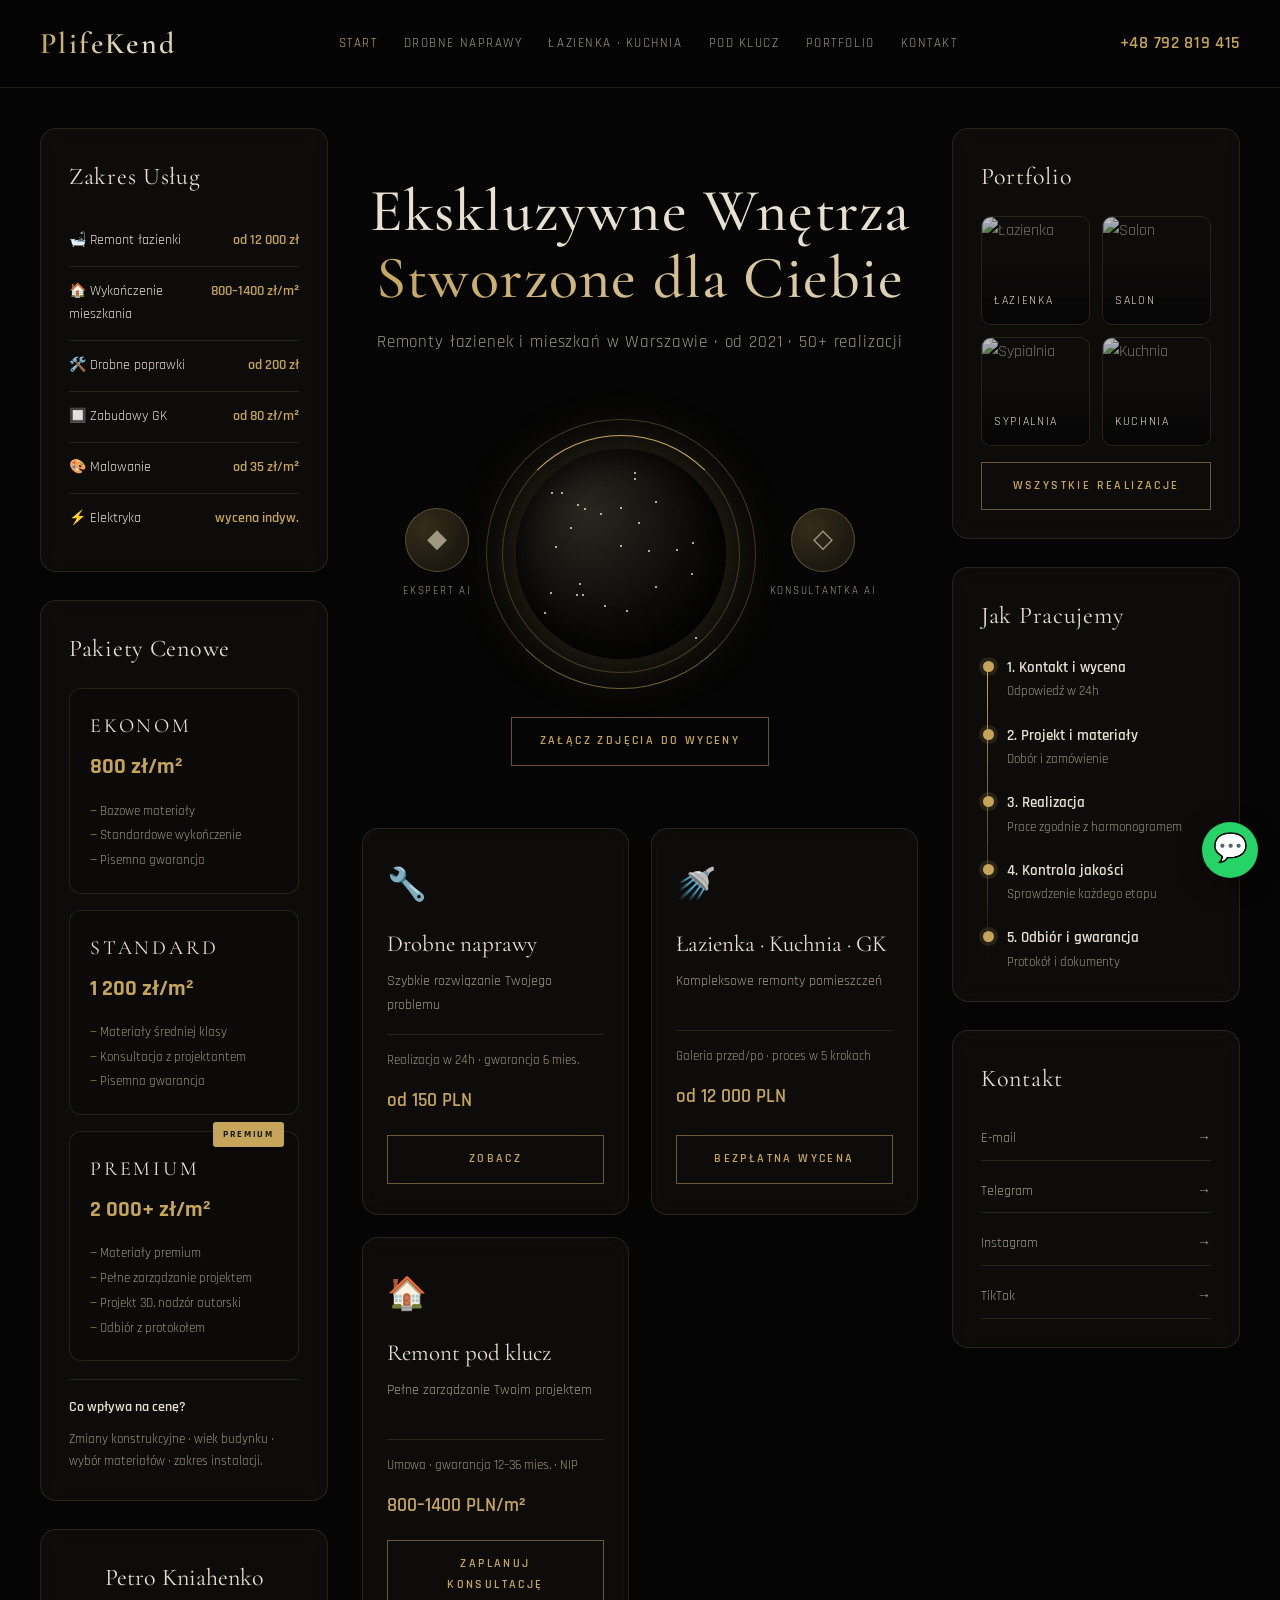
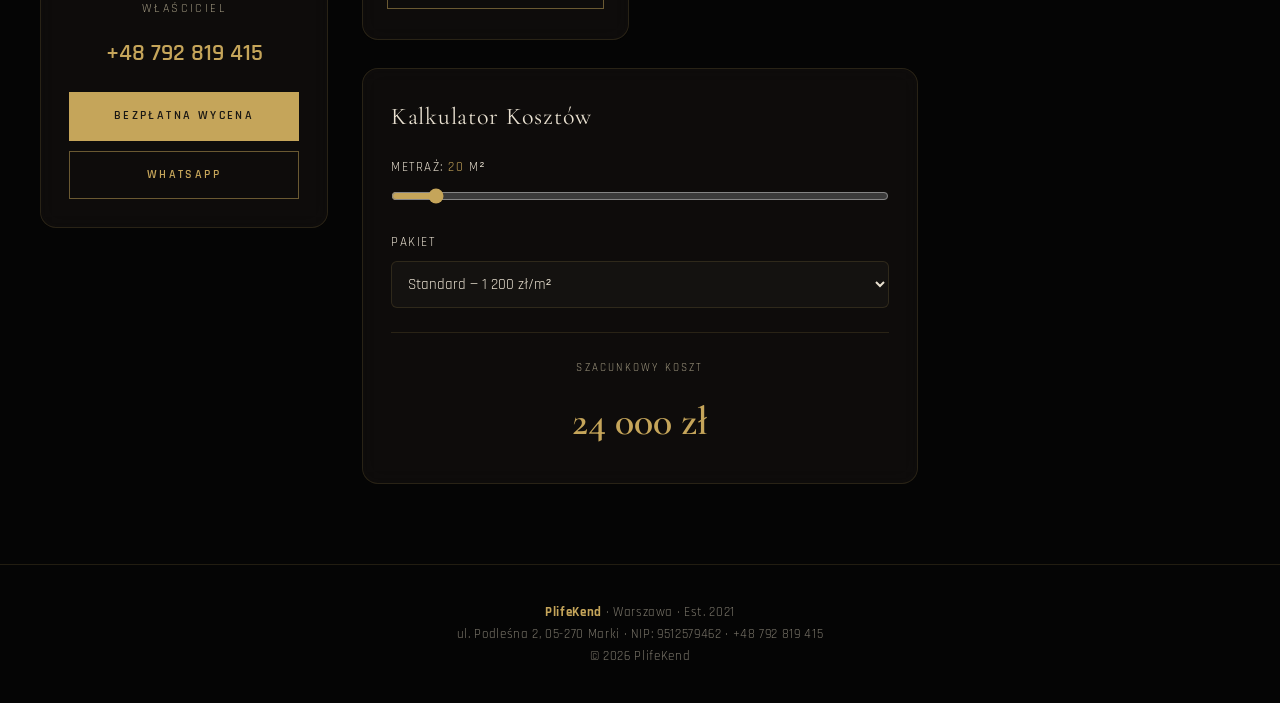
==== commit 36c79b9f: "SEO baseline: canonical URL and safe external links (index.html)" ====
--- a/index.html
+++ b/index.html
@@ -3,11 +3,13 @@
 <head>
 <meta charset="UTF-8">
 <meta name="viewport" content="width=device-width, initial-scale=1.0">
+<meta name="robots" content="index,follow">
+<link rel="canonical" href="https://www.plifekend.com/">
 <title>PlifeKend — Remonty Łazienek i Mieszkań Warszawa | Od 2021</title>
 <meta name="description" content="Profesjonalne remonty łazienek i wykończenia mieszkań w Warszawie. 50+ zrealizowanych projektów. Bezpłatna wycena. Gwarancja do 36 miesięcy.">
 <meta property="og:title" content="PlifeKend — Remonty Łazienek i Mieszkań Warszawa">
 <meta property="og:description" content="Profesjonalne remonty łazienek i wykończenia mieszkań w Warszawie. 50+ zrealizowanych projektów.">
-<meta property="og:url" content="https://plifekend.com">
+<meta property="og:url" content="https://www.plifekend.com/">
 <meta property="og:type" content="website">
 <link rel="preconnect" href="https://fonts.googleapis.com">
 <link rel="preconnect" href="https://fonts.gstatic.com" crossorigin>
@@ -237,7 +239,7 @@
       <div class="vcard-r">Właściciel</div>
       <a href="tel:+48792819415" class="vcard-p">+48 792 819 415</a>
       <a href="kontakt.html" class="btn btn-fill" style="width:100%;text-align:center">Bezpłatna Wycena</a>
-      <a href="https://wa.me/48792819415" target="_blank" class="btn" style="width:100%;text-align:center;margin-top:10px">WhatsApp</a>
+      <a href="https://wa.me/48792819415" target="_blank" rel="noopener noreferrer" class="btn" style="width:100%;text-align:center;margin-top:10px">WhatsApp</a>
     </div>
   </div>
 
@@ -335,15 +337,15 @@
       <div class="panel-t">Kontakt</div>
       <div class="soc">
         <a href="mailto:biuro@plifekend.com"><span>E-mail</span><span>→</span></a>
-        <a href="https://t.me/plifekend" target="_blank"><span>Telegram</span><span>→</span></a>
-        <a href="https://instagram.com/plifekend" target="_blank"><span>Instagram</span><span>→</span></a>
-        <a href="https://tiktok.com/@plifekend" target="_blank"><span>TikTok</span><span>→</span></a>
+        <a href="https://t.me/plifekend" target="_blank" rel="noopener noreferrer"><span>Telegram</span><span>→</span></a>
+        <a href="https://instagram.com/plifekend" target="_blank" rel="noopener noreferrer"><span>Instagram</span><span>→</span></a>
+        <a href="https://tiktok.com/@plifekend" target="_blank" rel="noopener noreferrer"><span>TikTok</span><span>→</span></a>
       </div>
     </div>
   </div>
 </div>
 
-<a href="https://wa.me/48792819415" target="_blank" class="wa" aria-label="WhatsApp">💬</a>
+<a href="https://wa.me/48792819415" target="_blank" rel="noopener noreferrer" class="wa" aria-label="WhatsApp">💬</a>
 
 <footer>
   <p><strong>PlifeKend</strong> · Warszawa · Est. 2021</p>
